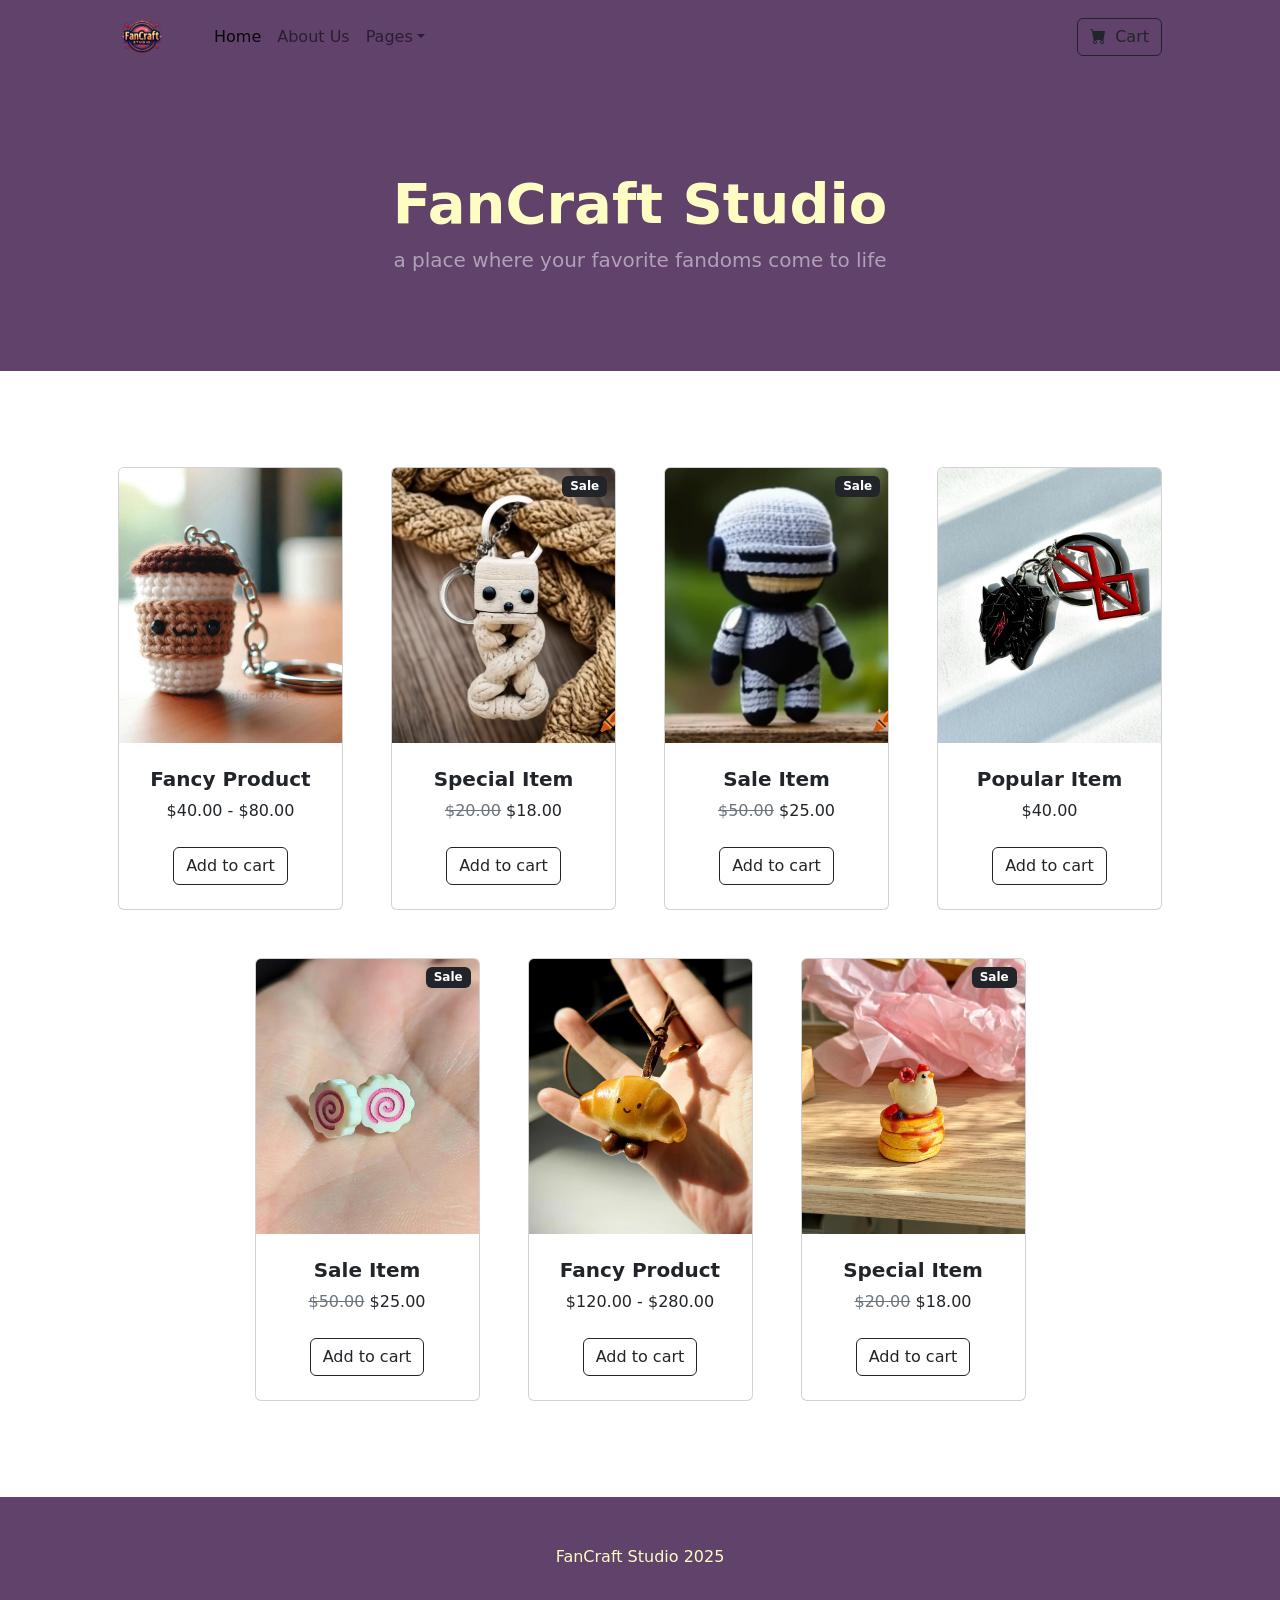
==== frontend/index.html @ 5e565a0b "rearanged folders and created DB" ====
<!DOCTYPE html>
<html lang="en">
<head>
    <title>HTML5</title>
    <meta charset="utf-8">
    <link rel="stylesheet" href="assets/css/spapp.css" />
    <link rel="stylesheet" href="assets/css/styles.css" />

    <meta charset="utf-8" />
    <meta name="viewport" content="width=device-width, initial-scale=1, shrink-to-fit=no" />
    <meta name="description" content="" />
    <meta name="author" content="" />
    <!-- Favicon-->
    <link rel="icon" type="image/x-icon" href="assets/img/logos/logo.png" />
    <!-- Bootstrap icons-->
    <link href="https://cdn.jsdelivr.net/npm/bootstrap-icons@1.5.0/font/bootstrap-icons.css" rel="stylesheet" />

    <!--[if lt IE 9]>
    <script src="http://html5shiv.googlecode.com/svn/trunk/html5.js">
    </script>
    <![endif]-->
</head>

<body>
    <!-- Navigation-->
    <nav class="navbar navbar-expand-lg navbar-light" style="background-color: #60426b;">
      <div class="container px-4 px-lg-5">
          <a class="navbar-brand" href="#homepage">
            <img src="assets/img/logos/logo_nobg.png" alt="FanCraft Studio Logo" style="height: 48px;">
        </a>
          <button class="navbar-toggler" type="button" data-bs-toggle="collapse" data-bs-target="#navbarSupportedContent" aria-controls="navbarSupportedContent" aria-expanded="false" aria-label="Toggle navigation"><span class="navbar-toggler-icon"></span></button>
          <div class="collapse navbar-collapse" id="navbarSupportedContent">
              <ul class="navbar-nav me-auto mb-2 mb-lg-0 ms-lg-4">
                  <li class="nav-item"><a class="nav-link active" aria-current="page" href="#homepage">Home</a></li>
                  <li class="nav-item"><a class="nav-link" href="#aboutus">About Us</a></li>
                  <li class="nav-item dropdown">
                      <a class="nav-link dropdown-toggle" id="navbarDropdown" href="#" role="button" data-bs-toggle="dropdown" aria-expanded="false">Pages</a>
                      <ul class="dropdown-menu" aria-labelledby="navbarDropdown">
                          <li><a class="dropdown-item" href="#admin">Admin Page</a></li>
                          <li><hr class="dropdown-divider" /></li>
                          <li><a class="dropdown-item" href="#login">Login</a></li>
                          <li><a class="dropdown-item" href="#register">Register</a></li>
                      </ul>
                  </li>
              </ul>
              <form class="d-flex" action="#cart">
                  <button class="btn btn-outline-dark" type="submit">
                      <i class="bi-cart-fill me-1"></i>
                      Cart
                      <span class="badge bg-dark text-white ms-1 rounded-pill"></span>
                  </button>
              </form>
          </div>
      </div>
    </nav>

    <main id="spapp" role="main" class="min-vh-100">
    <!--
      <section id="view_2"></section>
      <section id="view_3"><h1>view 3</h1></section>
      <section id="error_404"><h1>Page not found</h1></section>
    -->
      <section id="homepage" data-load="homepage.html" ></section>
      <section id="aboutus"></section>
      <section id="items"></section>
      <section id="cart"></section>
      <section id="checkout"></section>
      <section id="login"></section>
      <section id="register"></section>
      <section id="admin"></section>
      <section id="error_404"><h1>Page not found</h1></section>
    </main>

    <!-- Footer-->
    <footer class="mt-auto py-5" style="background-color: #60426b;">
      <div class="container"><p class="m-0 text-center" style="color: #fdfdc3;">FanCraft Studio 2025</p></div>
    </footer>

    <script src="https://code.jquery.com/jquery-3.1.0.min.js" integrity="sha256-cCueBR6CsyA4/9szpPfrX3s49M9vUU5BgtiJj06wt/s=" crossorigin="anonymous"></script>
    <script src="assets/js/jquery.spapp.js"></script>
    <script src="assets/js/scripts.js"></script>
    <script src="assets/js/custom.js"></script>	
    <!-- Bootstrap core JS-->
    <script src="https://cdn.jsdelivr.net/npm/bootstrap@5.2.3/dist/js/bootstrap.bundle.min.js"></script>

</body>
</html>
---- frontend/assets/css/spapp.css ----
main#spapp > section { display: none; } 
main#spapp > section:last-child { display: block; } 
@keyframes appear { from { width:0; opacity:0; } to { width:100%; opacity:1; } } 
main#spapp > section:target { display: block; animation: appear 0.1s linear 1; } 
main#spapp > section:target ~ * { display: none; }
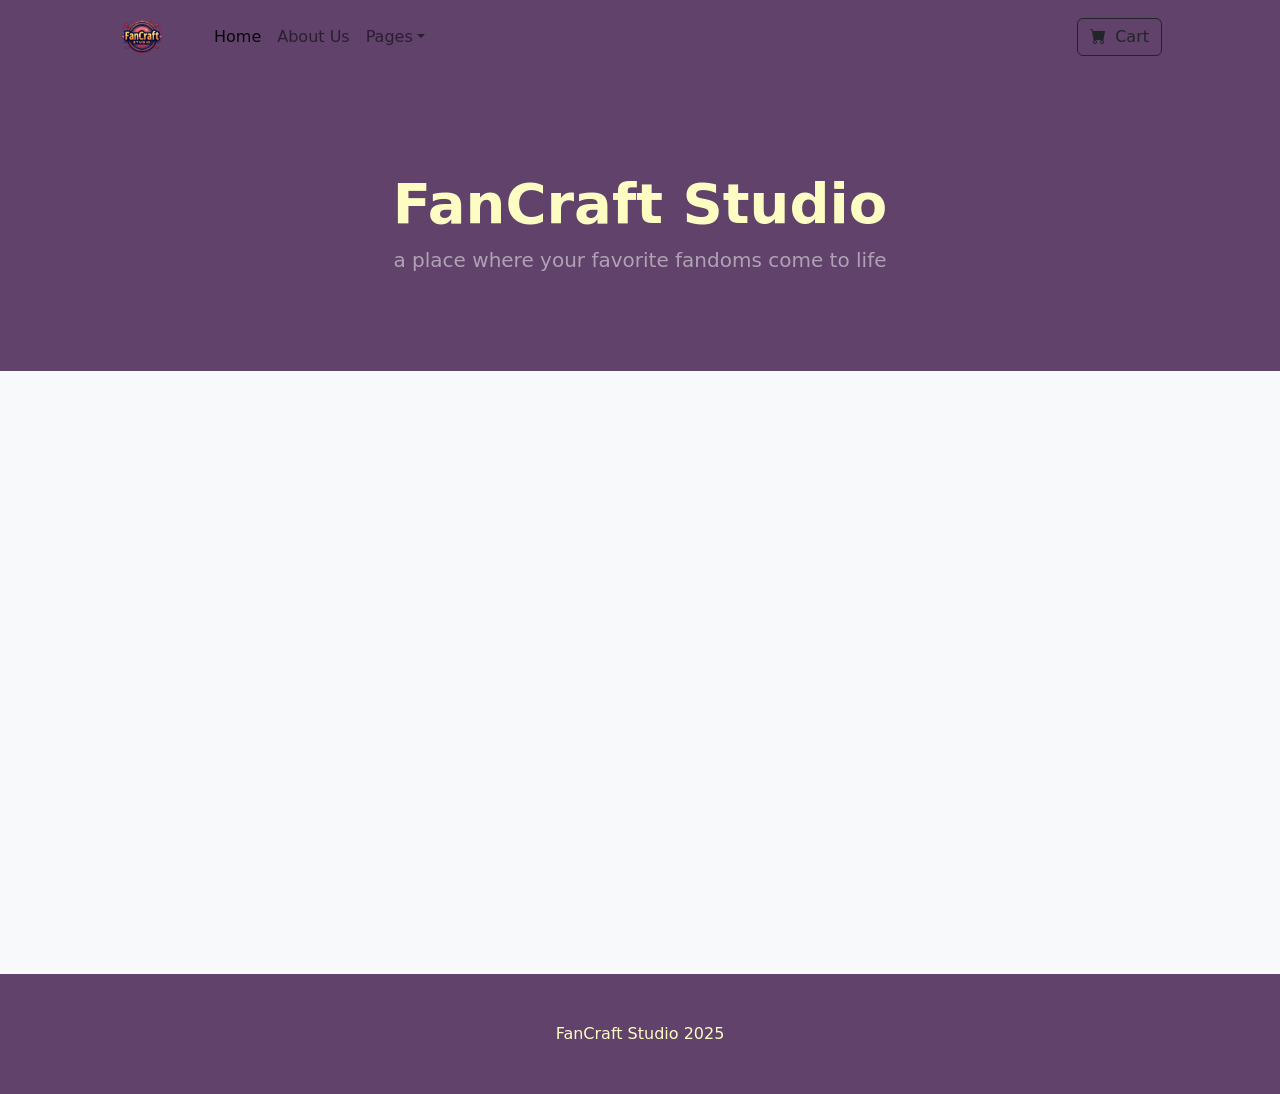
==== commit c2ca256a: "ajax pretty much completed. I dont want to add card details for deplyment so il port forward on defe" ====
--- a/frontend/index.html
+++ b/frontend/index.html
@@ -36,8 +36,7 @@
                   <li class="nav-item dropdown">
                       <a class="nav-link dropdown-toggle" id="navbarDropdown" href="#" role="button" data-bs-toggle="dropdown" aria-expanded="false">Pages</a>
                       <ul class="dropdown-menu" aria-labelledby="navbarDropdown">
-                          <li><a class="dropdown-item" href="#admin">Admin Page</a></li>
-                          <li><hr class="dropdown-divider" /></li>
+                          <li class="nav-item admin-link" style="display:none;"><a class="nav-link" href="#admin">Admin Page</a></li>                          <li><hr class="dropdown-divider" /></li>
                           <li><a class="dropdown-item" href="#login">Login</a></li>
                           <li><a class="dropdown-item" href="#register">Register</a></li>
                       </ul>
@@ -55,11 +54,6 @@
     </nav>
 
     <main id="spapp" role="main" class="min-vh-100">
-    <!--
-      <section id="view_2"></section>
-      <section id="view_3"><h1>view 3</h1></section>
-      <section id="error_404"><h1>Page not found</h1></section>
-    -->
       <section id="homepage" data-load="homepage.html" ></section>
       <section id="aboutus"></section>
       <section id="items"></section>
@@ -79,7 +73,20 @@
     <script src="https://code.jquery.com/jquery-3.1.0.min.js" integrity="sha256-cCueBR6CsyA4/9szpPfrX3s49M9vUU5BgtiJj06wt/s=" crossorigin="anonymous"></script>
     <script src="assets/js/jquery.spapp.js"></script>
     <script src="assets/js/scripts.js"></script>
-    <script src="assets/js/custom.js"></script>	
+    <script src="assets/js/custom.js"></script>
+    <!-- Services and rest client-->
+     <script src="utils/AdminHide.js"></script>
+    <script src="utils/constants.js"></script>
+    <script src="utils/rest-client.js"></script>
+    <script src="utils/utils.js"></script>
+    <!-- Services -->
+    <script src="services/LoginService.js"></script>
+    <script src="services/RegisterService.js"></script>
+    <script src="services/CartService.js"></script>
+    <script src="services/HomepageService.js"></script>
+    <script src="services/ItemService.js"></script>
+    <script src="services/CheckoutService.js"></script>
+    <script src="services/AdminService.js"></script>
     <!-- Bootstrap core JS-->
     <script src="https://cdn.jsdelivr.net/npm/bootstrap@5.2.3/dist/js/bootstrap.bundle.min.js"></script>
 
